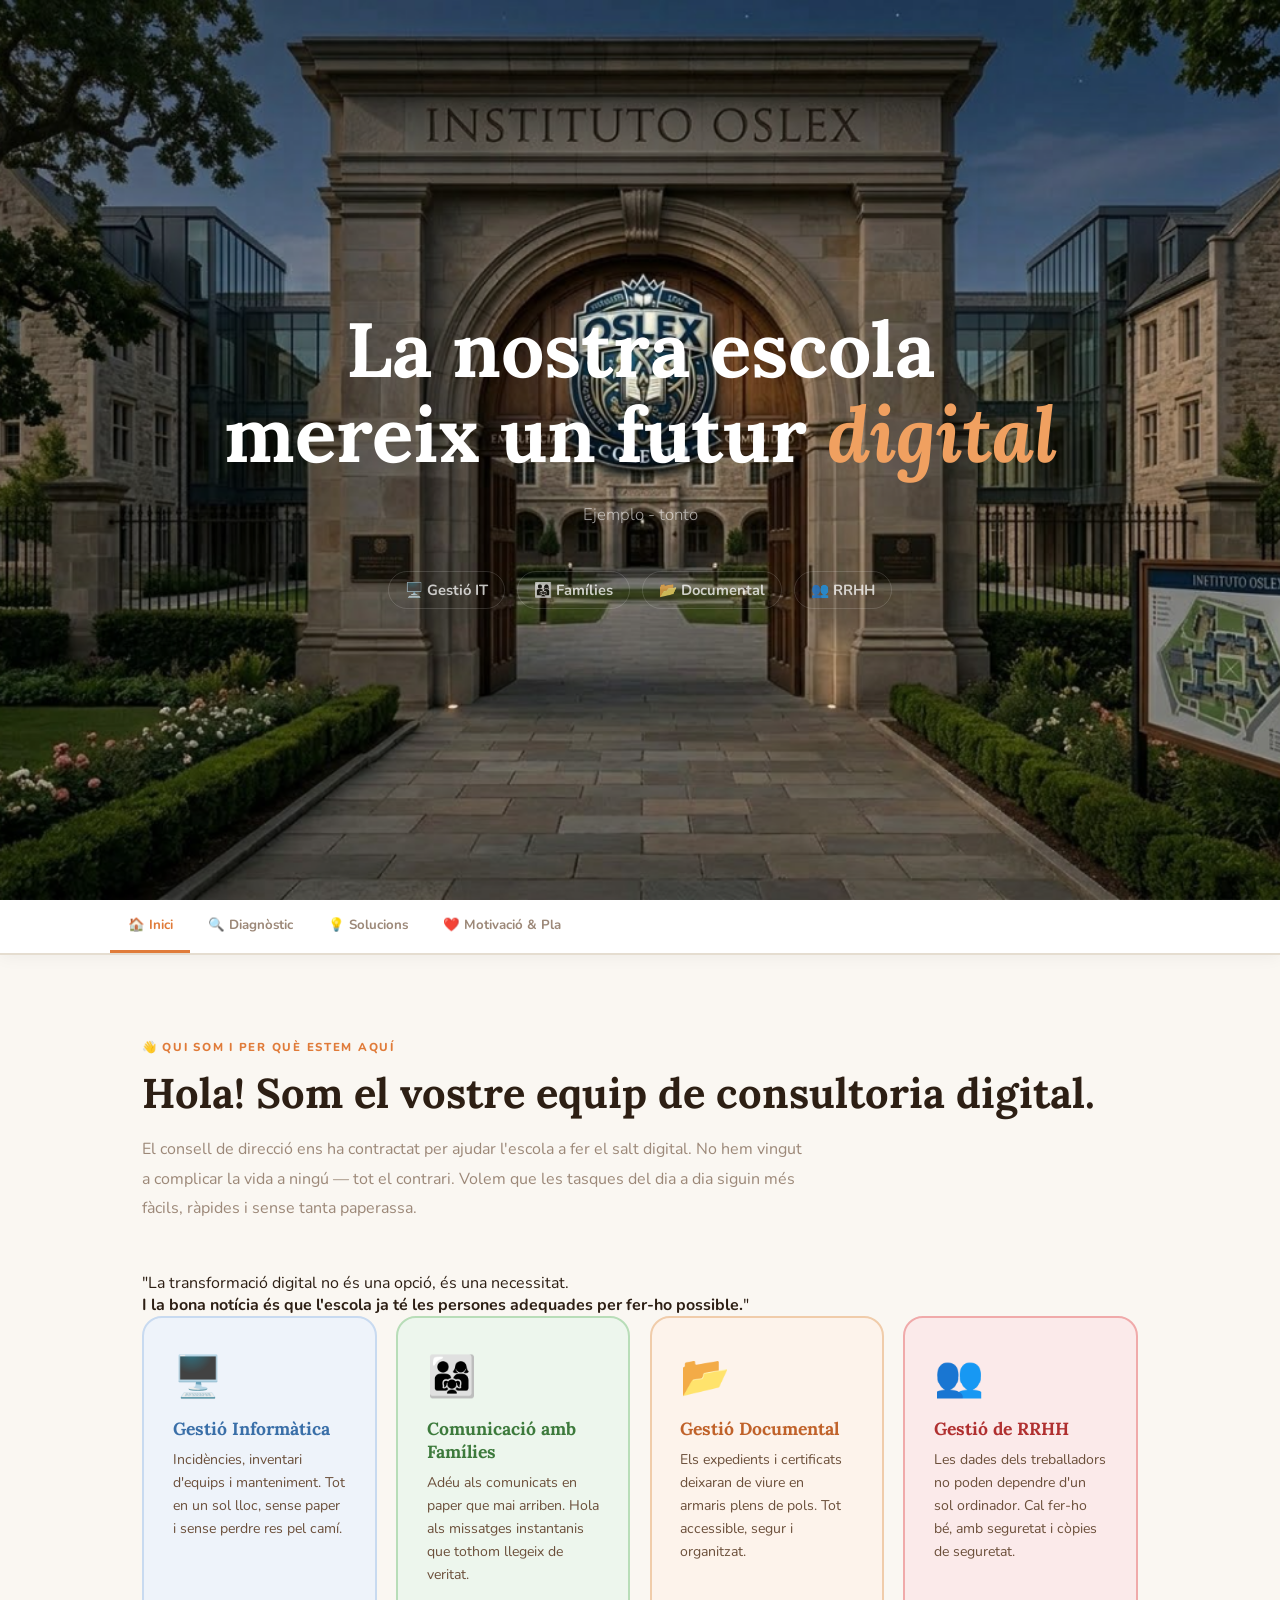
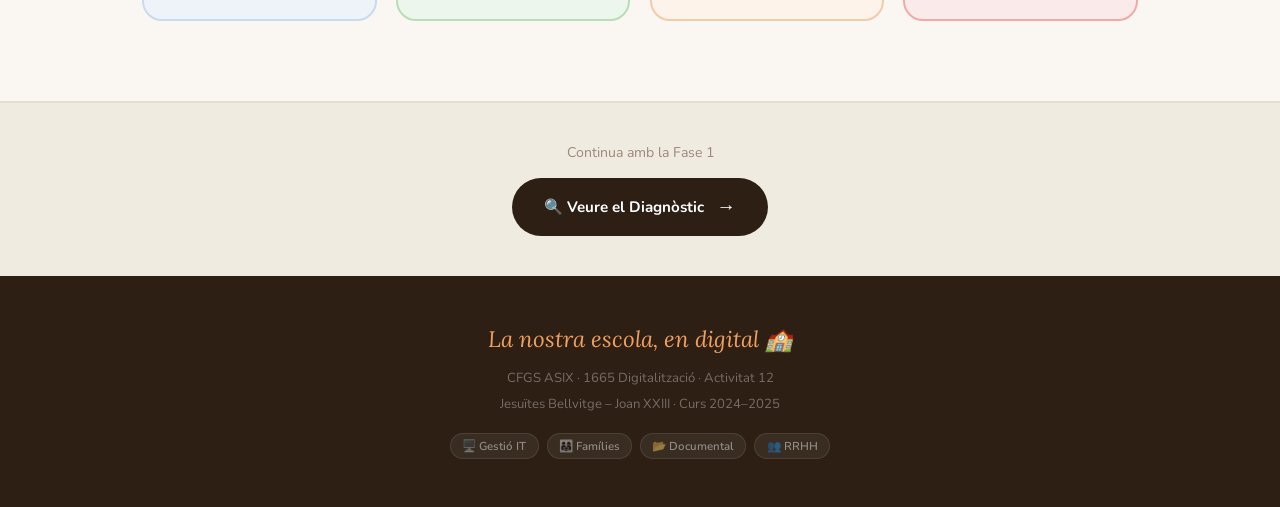
==== index.html @ 9b2389dd "Pagina" ====
<!DOCTYPE html>
<html lang="ca">
<head>
<meta charset="UTF-8">
<meta name="viewport" content="width=device-width, initial-scale=1.0">
<title>Oslex</title>
<!-- Logo de la pagina inicial -->
<link rel="icon" href="./img/logo.png">
    
<link rel="stylesheet" href="css/styles.css">

<!--Enlace Font Awesome-->
<link rel="stylesheet" href="https://cdnjs.cloudflare.com/ajax/libs/font-awesome/6.5.1/css/all.min.css">

</head>
<body>

<!-- HERO -->
<!-- HERO -->
<header class="portada">


  <h1>La nostra escola<br>mereix un futur <em>digital</em></h1>

  <p class="descripcion">
      Ejemplo - tonto
  </p>


  <div class="menu_opciones">
    <a href="diagnostic.html" class="opcion">🖥️ Gestió IT</a>
    <a href="diagnostic.html" class="opcion">👨‍👩‍👧 Famílies</a>
    <a href="diagnostic.html" class="opcion">📂 Documental</a>
    <a href="diagnostic.html" class="opcion">👥 RRHH</a>
  </div>


</header>

<!-- NAV -->
<nav>
  <ul>
    <li><a href="index.html">🏠 Inici</a></li>
    <li><a href="diagnostic.html">🔍 Diagnòstic</a></li>
    <li><a href="solucions.html">💡 Solucions</a></li>
    <li><a href="motivacio.html">❤️ Motivació & Pla</a></li>
  </ul>
</nav>

<!-- QUI SOM -->
<div class="section" id="qui-som">
  <div class="label">👋 Qui som i per què estem aquí</div>
  <h2 class="title">Hola! Som el vostre equip de consultoria digital.</h2>
  <p class="intro">El consell de direcció ens ha contractat per ajudar l'escola a fer el salt digital. No hem vingut a complicar la vida a ningú — tot el contrari. Volem que les tasques del dia a dia siguin més fàcils, ràpides i sense tanta paperassa.</p>

  <div class="intro-box fade-in">
    "La transformació digital no és una opció, és una necessitat.<br>
    <strong>I la bona notícia és que l'escola ja té les persones adequades per fer-ho possible.</strong>"
  </div>

  <div class="area-grid">
    <a href="diagnostic.html" class="area-card it fade-in">
      <span class="area-emoji">🖥️</span>
      <h3>Gestió Informàtica</h3>
      <p>Incidències, inventari d'equips i manteniment. Tot en un sol lloc, sense paper i sense perdre res pel camí.</p>
    </a>
    <a href="diagnostic.html" class="area-card fam fade-in">
      <span class="area-emoji">👨‍👩‍👧</span>
      <h3>Comunicació amb Famílies</h3>
      <p>Adéu als comunicats en paper que mai arriben. Hola als missatges instantanis que tothom llegeix de veritat.</p>
    </a>
    <a href="diagnostic.html" class="area-card doc fade-in">
      <span class="area-emoji">📂</span>
      <h3>Gestió Documental</h3>
      <p>Els expedients i certificats deixaran de viure en armaris plens de pols. Tot accessible, segur i organitzat.</p>
    </a>
    <a href="diagnostic.html" class="area-card rrhh fade-in">
      <span class="area-emoji">👥</span>
      <h3>Gestió de RRHH</h3>
      <p>Les dades dels treballadors no poden dependre d'un sol ordinador. Cal fer-ho bé, amb seguretat i còpies de seguretat.</p>
    </a>
  </div>
</div>

<!-- NEXT PAGE -->
<div class="next-page">
  <p style="color:var(--muted);font-size:0.88rem;margin-bottom:1rem;">Continua amb la Fase 1</p>
  <a href="diagnostic.html" class="next-btn">🔍 Veure el Diagnòstic <span>→</span></a>
</div>

<!-- FOOTER -->
<footer>
  <div class="footer-logo">La nostra escola, en digital 🏫</div>
  <p>CFGS ASIX · 1665 Digitalització · Activitat 12<br>Jesuïtes Bellvitge – Joan XXIII · Curs 2024–2025</p>
  <div class="footer-areas">
    <span class="f-chip">🖥️ Gestió IT</span>
    <span class="f-chip">👨‍👩‍👧 Famílies</span>
    <span class="f-chip">📂 Documental</span>
    <span class="f-chip">👥 RRHH</span>
  </div>
</footer>

<script src="js/main.js"></script>
</body>
</html>
---- css/styles.css ----
/* ═══════════════════════════════════════
   PTD ESCOLA — Shared Stylesheet
   Jesuïtes Bellvitge – Joan XXIII
   CFGS ASIX · 1665 Digitalització
═══════════════════════════════════════ */

@import url('https://fonts.googleapis.com/css2?family=Lora:ital,wght@0,400;0,600;0,700;1,400;1,600&family=Nunito:wght@300;400;600;700;800&display=swap');

:root {
  --cream:   #faf7f2;
  --warm:    #f0ebe1;
  --tan:     #e5ddd0;
  --brown:   #6b4f3a;
  --dark:    #2d1f14;
  --accent:  #e07b39;
  --muted:   #9c8878;
  --white:   #ffffff;

  --it-bg:   #eef3fa;  --it:   #3a6fa8;
  --fam-bg:  #edf6ed;  --fam:  #3d7a3c;
  --doc-bg:  #fdf3eb;  --doc:  #c0622a;
  --rrhh-bg: #fbeaea;  --rrhh: #b03030;
}

/* APARTADO DE INDEX.HTML*/
.portada {
  background-image: url(../img/imagen_fondo.png);

  display: flex;
  flex-direction: column;
  justify-content: center;
  align-items: center;
  text-align: center;
  padding: 5rem 2rem 4rem;
  position: relative;
  overflow: hidden;

  background-repeat: no-repeat; /* Solo aparezca 1 imagen */
  background-position: center;
  background-size: cover;
  min-height: 100vh; /* Tamaño de la imagen */
  overflow: hidden; 
}



.portada h1 {
  font-family: 'Lora', serif;
  font-size: clamp(2.4rem, 6vw, 5rem);
  font-weight: 700;
  color: white;
  line-height: 1.1;
  position: relative;
  animation: fadeUp 0.5s 0.1s ease both;
  max-width: 860px;
}

.portada h1 em { 
  font-style: italic; 
  color: #f0a060; 
}

.descripcion {
  color: rgba(255,255,255,0.6);
  font-size: 1.05rem;
  line-height: 1.8;
  max-width: 580px;
  margin-top: 1.5rem;
  position: relative;
  animation: fadeUp 0.5s 0.2s ease both;
  font-weight: 300;
}

.menu_opciones {
  display: flex;
  gap: 0.75rem;
  margin-top: 2.5rem;
  flex-wrap: wrap;
  justify-content: center;
  position: relative;
  animation: fadeUp 0.5s 0.3s ease both;
}

.opcion {
  background: rgba(0, 0, 0, 0);
  border: 1px solid rgba(255,255,255,0.15);
  color: rgba(255,255,255,0.75);
  padding: 0.5rem 1rem;
  border-radius: 100px;
  font-size: 0.92rem;
  font-weight: 600;
  text-decoration: none;
  transition: background 0.2s;
  font-weight: bold;
}

.opcion:hover { 
  background: rgba(255,255,255,0.15); 
}


@keyframes bounce {
  0%, 100% { transform: translateX(-50%) translateY(0); }
  50% { transform: translateX(-50%) translateY(7px); }
}


/*-------------------------------------------------------------------------------------------*/

* { margin: 0; padding: 0; box-sizing: border-box; }
html { scroll-behavior: smooth; }
body {
  font-family: 'Nunito', sans-serif;
  background: var(--cream);
  color: var(--dark);
  overflow-x: hidden;
}

/* ── NAV ── */
nav {
  position: sticky; top: 0; z-index: 100;
  background: white;
  border-bottom: 2px solid var(--tan);
  padding: 0 2rem;
  box-shadow: 0 2px 16px rgba(0,0,0,0.05);
}
nav ul { list-style: none; display: flex; max-width: 1060px; margin: 0 auto; overflow-x: auto; }
nav ul li a {
  display: flex; align-items: center; gap: 0.4rem;
  padding: 1rem 1.1rem;
  color: var(--muted);
  text-decoration: none;
  font-size: 0.83rem; font-weight: 700;
  white-space: nowrap;
  transition: color 0.2s;
  border-bottom: 3px solid transparent;
}
nav ul li a:hover,
nav ul li a.active { color: var(--accent); border-bottom-color: var(--accent); }

/* ── PAGE HERO (inner pages) ── */
.page-hero {
  background: var(--dark);
  padding: 5rem 2rem 4rem;
  text-align: center;
  position: relative;
  overflow: hidden;
}
.page-hero .blob { position: absolute; border-radius: 50%; filter: blur(80px); opacity: 0.2; }
.page-hero .blob1 { width: 400px; height: 400px; background: #e07b39; top: -100px; left: -80px; }
.page-hero .blob2 { width: 350px; height: 350px; background: #4a72a8; bottom: -80px; right: -60px; }
.page-hero .page-kicker {
  background: rgba(224,123,57,0.2); border: 1px solid rgba(224,123,57,0.4);
  color: #f0a060; font-size: 0.75rem; font-weight: 700;
  letter-spacing: 0.12em; text-transform: uppercase;
  padding: 0.35rem 1rem; border-radius: 100px;
  margin-bottom: 1.2rem; display: inline-block;
  position: relative;
}
.page-hero h1 {
  font-family: 'Lora', serif;
  font-size: clamp(2rem, 5vw, 3.8rem);
  font-weight: 700; color: white; line-height: 1.15;
  position: relative; max-width: 800px; margin: 0 auto;
}
.page-hero h1 em { font-style: italic; color: #f0a060; }
.page-hero p {
  color: rgba(255,255,255,0.6); font-size: 1.05rem;
  line-height: 1.8; max-width: 560px;
  margin: 1.2rem auto 0; font-weight: 300;
  position: relative;
}
.page-hero .hero-emoji {
  font-size: 4rem; display: block;
  margin-bottom: 1rem; position: relative;
  animation: float 3s ease-in-out infinite;
}

/* ── SECTION ── */
.section { max-width: 1060px; margin: 0 auto; padding: 5rem 2rem; }
.label {
  display: inline-flex; align-items: center; gap: 0.5rem;
  font-size: 0.72rem; font-weight: 800;
  letter-spacing: 0.15em; text-transform: uppercase;
  color: var(--accent); margin-bottom: 0.75rem;
}
h2.title {
  font-family: 'Lora', serif;
  font-size: clamp(1.7rem, 3.5vw, 2.6rem);
  font-weight: 700; line-height: 1.25;
  color: var(--dark); margin-bottom: 1rem;
}
.intro {
  font-size: 1rem; color: var(--muted);
  line-height: 1.85; max-width: 660px;
  margin-bottom: 3rem; font-weight: 400;
}

/* ── WARM BG ── */
.warm-bg { background: var(--warm); padding: 5rem 2rem; }
.warm-bg .section { padding: 0; }

hr.sep { border: none; border-top: 2px solid var(--tan); }

/* ── AREA CARDS ── */
.area-grid { display: grid; grid-template-columns: repeat(auto-fit, minmax(230px, 1fr)); gap: 1.2rem; }
.area-card {
  border-radius: 20px; padding: 2rem 1.8rem;
  transition: transform 0.25s, box-shadow 0.25s;
  text-decoration: none; display: block;
}
.area-card:hover { transform: translateY(-5px); box-shadow: 0 16px 40px rgba(0,0,0,0.1); }
.area-card.it   { background: var(--it-bg);   border: 2px solid #c8daf0; }
.area-card.fam  { background: var(--fam-bg);  border: 2px solid #b8ddb8; }
.area-card.doc  { background: var(--doc-bg);  border: 2px solid #f0ccaa; }
.area-card.rrhh { background: var(--rrhh-bg); border: 2px solid #f0aaaa; }
.area-emoji { font-size: 2.5rem; margin-bottom: 0.8rem; display: block; }
.area-card h3 { font-family: 'Lora', serif; font-size: 1.1rem; font-weight: 700; margin-bottom: 0.5rem; }
.area-card.it h3   { color: var(--it); }
.area-card.fam h3  { color: var(--fam); }
.area-card.doc h3  { color: var(--doc); }
.area-card.rrhh h3 { color: var(--rrhh); }
.area-card p { font-size: 0.88rem; line-height: 1.65; color: var(--brown); }

/* ── DIAGNOSIS ── */
.diag-tabs { display: flex; gap: 0.5rem; flex-wrap: wrap; margin-bottom: 1.5rem; }
.dtab {
  padding: 0.55rem 1.1rem; border-radius: 100px;
  border: 2px solid var(--tan); background: white;
  font-family: 'Nunito', sans-serif;
  font-size: 0.82rem; font-weight: 700; color: var(--muted);
  cursor: pointer; transition: all 0.2s;
}
.dtab:hover { border-color: var(--accent); color: var(--accent); }
.dtab.it.active   { background: var(--it-bg);   border-color: var(--it);   color: var(--it); }
.dtab.fam.active  { background: var(--fam-bg);  border-color: var(--fam);  color: var(--fam); }
.dtab.doc.active  { background: var(--doc-bg);  border-color: var(--doc);  color: var(--doc); }
.dtab.rrhh.active { background: var(--rrhh-bg); border-color: var(--rrhh); color: var(--rrhh); }
.diag-panel { display: none; }
.diag-panel.active { display: block; }
.problem-list { display: flex; flex-direction: column; gap: 1rem; }
.problem-item {
  background: white; border-radius: 14px;
  padding: 1.4rem 1.6rem;
  display: flex; gap: 1.2rem; align-items: flex-start;
  border: 1px solid var(--tan); transition: box-shadow 0.2s;
}
.problem-item:hover { box-shadow: 0 4px 20px rgba(0,0,0,0.07); }
.p-icon { font-size: 1.8rem; flex-shrink: 0; }
.p-body h4 { font-size: 0.95rem; font-weight: 700; margin-bottom: 0.3rem; }
.p-body p { font-size: 0.85rem; color: var(--muted); line-height: 1.6; }
.severity {
  display: inline-block; padding: 0.15rem 0.55rem;
  border-radius: 100px; font-size: 0.7rem; font-weight: 800; margin-top: 0.5rem;
}
.sev-high { background: #fee2e2; color: #b91c1c; }
.sev-med  { background: #fef3c7; color: #92400e; }

/* ── PROPOSALS ── */
.proposals-wrap { display: grid; grid-template-columns: repeat(auto-fit, minmax(270px, 1fr)); gap: 1.3rem; }
.prop-card {
  background: white; border-radius: 18px;
  padding: 1.8rem; border: 1px solid var(--tan);
  transition: transform 0.2s, box-shadow 0.2s;
}
.prop-card:hover { transform: translateY(-4px); box-shadow: 0 12px 30px rgba(0,0,0,0.08); }
.prop-header { display: flex; align-items: center; gap: 0.75rem; margin-bottom: 1rem; }
.prop-emoji { font-size: 2rem; }
.prop-area {
  font-size: 0.68rem; font-weight: 800;
  letter-spacing: 0.1em; text-transform: uppercase;
  padding: 0.2rem 0.6rem; border-radius: 100px;
}
.prop-area.it   { background: var(--it-bg);   color: var(--it); }
.prop-area.fam  { background: var(--fam-bg);  color: var(--fam); }
.prop-area.doc  { background: var(--doc-bg);  color: var(--doc); }
.prop-area.rrhh { background: var(--rrhh-bg); color: var(--rrhh); }
.prop-card h4 { font-family: 'Lora', serif; font-size: 1rem; font-weight: 700; margin-bottom: 0.5rem; }
.prop-card p { font-size: 0.86rem; color: var(--muted); line-height: 1.65; margin-bottom: 1rem; }
.tool-chips { display: flex; flex-wrap: wrap; gap: 0.35rem; }
.tchip {
  background: var(--warm); border: 1px solid var(--tan);
  color: var(--brown); font-size: 0.71rem; font-weight: 700;
  padding: 0.2rem 0.55rem; border-radius: 6px;
}

/* ── MOTIVATION ── */
.motiv-section {
  background: linear-gradient(135deg, #2d1f14, #3d2a1a 50%, #1a2d1a);
  padding: 5rem 2rem;
}
.motiv-inner { max-width: 1060px; margin: 0 auto; }
.motiv-section .title { color: white; }
.motiv-section .intro { color: rgba(255,255,255,0.55); }
.motiv-section .label { color: #f0a060; }
.motiv-grid { display: grid; grid-template-columns: repeat(auto-fit, minmax(280px, 1fr)); gap: 1.2rem; }
.motiv-card {
  background: rgba(255,255,255,0.06);
  border: 1px solid rgba(255,255,255,0.1);
  border-radius: 18px; padding: 1.8rem; transition: background 0.2s;
}
.motiv-card:hover { background: rgba(255,255,255,0.09); }
.m-emoji { font-size: 2rem; margin-bottom: 0.8rem; display: block; }
.motiv-card h4 { font-family: 'Lora', serif; font-size: 1rem; font-weight: 600; color: white; margin-bottom: 0.5rem; }
.motiv-card p { font-size: 0.86rem; color: rgba(255,255,255,0.5); line-height: 1.65; }
.stats-bar {
  display: flex; flex-wrap: wrap; gap: 1rem;
  justify-content: center; margin-top: 3.5rem;
  padding: 2rem; background: rgba(255,255,255,0.04);
  border-radius: 20px; border: 1px solid rgba(255,255,255,0.08);
}
.stat-item { text-align: center; flex: 1; min-width: 130px; }
.stat-num { font-family: 'Lora', serif; font-size: 2.5rem; font-weight: 700; color: #f0a060; display: block; }
.stat-label { font-size: 0.78rem; color: rgba(255,255,255,0.4); margin-top: 0.3rem; font-weight: 600; }

/* ── TIMELINE ── */
.tl-wrap { display: grid; grid-template-columns: repeat(auto-fit, minmax(220px, 1fr)); gap: 1.2rem; }
.tl-card {
  background: white; border-radius: 18px;
  padding: 1.8rem; border: 1px solid var(--tan);
  position: relative; overflow: hidden;
}
.tl-card::after {
  content: attr(data-num); position: absolute;
  top: -0.5rem; right: 1rem;
  font-family: 'Lora', serif; font-size: 5rem;
  font-weight: 700; color: var(--accent); opacity: 0.07; line-height: 1;
}
.tl-period { font-size: 0.72rem; font-weight: 800; letter-spacing: 0.1em; text-transform: uppercase; color: var(--accent); margin-bottom: 0.5rem; }
.tl-card h4 { font-family: 'Lora', serif; font-size: 1.05rem; font-weight: 700; margin-bottom: 0.5rem; }
.tl-card p { font-size: 0.85rem; color: var(--muted); line-height: 1.65; }

/* ── RESOURCES ── */
.res-wrap {
  background: var(--warm); border-radius: 24px; padding: 2.5rem;
  display: grid; grid-template-columns: repeat(auto-fit, minmax(200px, 1fr)); gap: 1.2rem;
}
.res-item {
  background: white; border-radius: 14px;
  padding: 1.4rem; text-align: center;
  border: 1px solid var(--tan); transition: transform 0.2s;
}
.res-item:hover { transform: scale(1.03); }
.r-emoji { font-size: 2.2rem; margin-bottom: 0.7rem; display: block; }
.res-item h4 { font-size: 0.9rem; font-weight: 700; margin-bottom: 0.35rem; }
.res-item p { font-size: 0.8rem; color: var(--muted); line-height: 1.55; }

/* ── QUOTE ── */
.quote-section { background: var(--accent); padding: 4rem 2rem; text-align: center; }
.quote-section blockquote {
  font-family: 'Lora', serif;
  font-size: clamp(1.2rem, 3vw, 1.9rem);
  font-style: italic; color: white;
  max-width: 700px; margin: 0 auto; line-height: 1.55;
}
.quote-section cite {
  display: block; margin-top: 1rem;
  font-family: 'Nunito', sans-serif; font-style: normal;
  font-size: 0.85rem; color: rgba(255,255,255,0.7); font-weight: 600;
}

/* ── FOOTER ── */
footer { background: var(--dark); padding: 3rem 2rem; text-align: center; }
.footer-logo { font-family: 'Lora', serif; font-size: 1.4rem; font-style: italic; color: #f0a060; margin-bottom: 0.75rem; }
footer p { font-size: 0.82rem; color: rgba(255,255,255,0.35); line-height: 2; }
.footer-areas { display: flex; gap: 0.5rem; justify-content: center; flex-wrap: wrap; margin-top: 1rem; }
.f-chip {
  background: rgba(255,255,255,0.06); border: 1px solid rgba(255,255,255,0.1);
  color: rgba(255,255,255,0.45); font-size: 0.72rem; font-weight: 600;
  padding: 0.25rem 0.7rem; border-radius: 100px;
}

/* ── NEXT PAGE CTA ── */
.next-page {
  background: var(--warm); border-top: 2px solid var(--tan);
  padding: 2.5rem 2rem; text-align: center;
}
.next-btn {
  display: inline-flex; align-items: center; gap: 0.75rem;
  background: var(--dark); color: white;
  padding: 1rem 2rem; border-radius: 100px;
  text-decoration: none; font-weight: 700; font-size: 0.95rem;
  transition: background 0.2s, transform 0.2s;
}
.next-btn:hover { background: var(--accent); transform: translateX(4px); }
.next-btn span { font-size: 1.2rem; }
.prev-btn {
  display: inline-flex; align-items: center; gap: 0.75rem;
  background: white; color: var(--dark);
  border: 2px solid var(--tan);
  padding: 0.9rem 1.8rem; border-radius: 100px;
  text-decoration: none; font-weight: 700; font-size: 0.9rem;
  transition: border-color 0.2s, transform 0.2s;
  margin-right: 1rem;
}
.prev-btn:hover { border-color: var(--accent); color: var(--accent); transform: translateX(-4px); }
.nav-buttons { display: flex; gap: 1rem; justify-content: center; flex-wrap: wrap; }

/* ── ANIMATIONS ── */
.fade-in { opacity: 0; transform: translateY(18px); transition: opacity 0.55s ease, transform 0.55s ease; }
.fade-in.visible { opacity: 1; transform: none; }

@keyframes float {
  0%, 100% { transform: translateY(0); }
  50%       { transform: translateY(-10px); }
}
@keyframes fadeUp {
  from { opacity: 0; transform: translateY(18px); }
  to   { opacity: 1; transform: translateY(0); }
}

/* ── RESPONSIVE ── */
@media (max-width: 600px) {
  .problem-item { flex-direction: column; gap: 0.5rem; }
  .page-hero { padding: 3.5rem 1.5rem 3rem; }
}
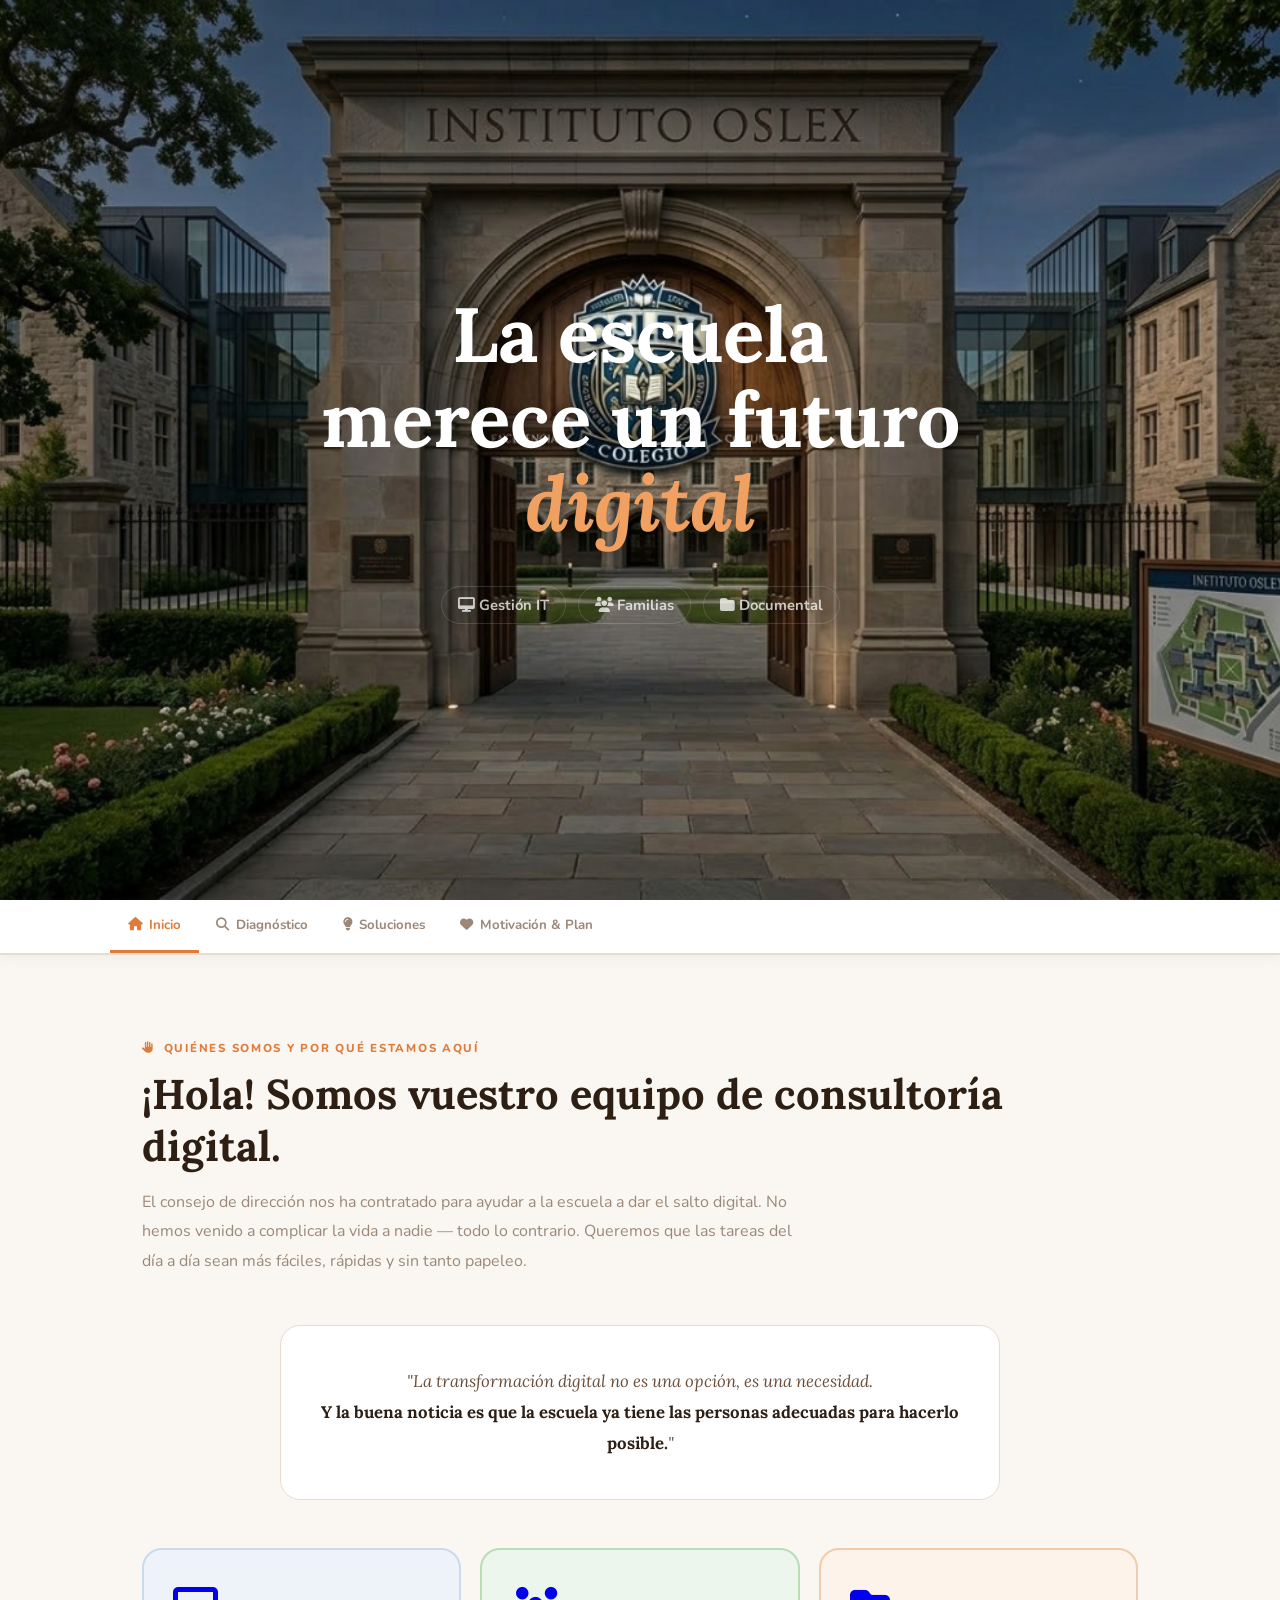
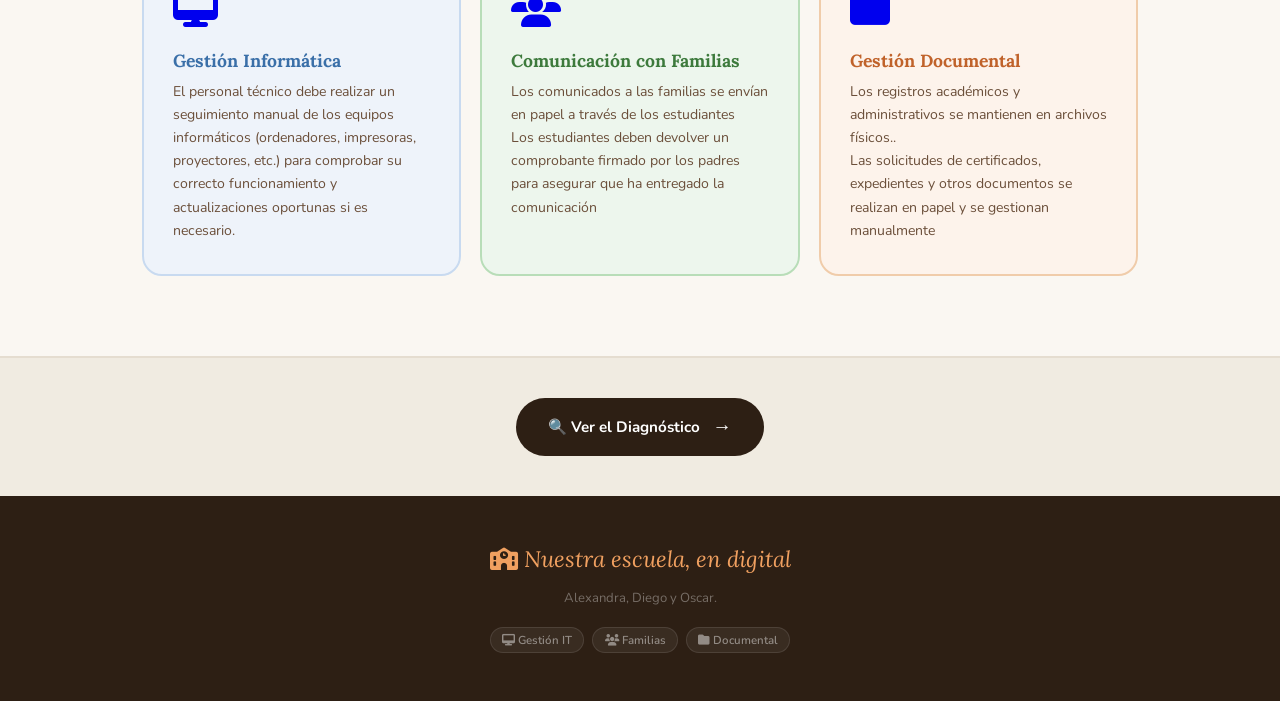
==== commit 238cdbb4: "PAGINAA" ====
--- a/index.html
+++ b/index.html
@@ -1,105 +1,156 @@
-<!DOCTYPE html>
-<html lang="ca">
-<head>
-<meta charset="UTF-8">
-<meta name="viewport" content="width=device-width, initial-scale=1.0">
-<title>Oslex</title>
-<!-- Logo de la pagina inicial -->
-<link rel="icon" href="./img/logo.png">
-    
-<link rel="stylesheet" href="css/styles.css">
+<!doctype html>
+<html lang="es">
+  <head>
+    <meta charset="UTF-8" />
+    <meta name="viewport" content="width=device-width, initial-scale=1.0" />
+    <title>Oslex</title>
 
-<!--Enlace Font Awesome-->
-<link rel="stylesheet" href="https://cdnjs.cloudflare.com/ajax/libs/font-awesome/6.5.1/css/all.min.css">
+    <!-- Icono de la página -->
+    <link rel="icon" href="./img/logo.png" />
 
-</head>
-<body>
+    <!-- Estilos -->
+    <link rel="stylesheet" href="css/styles.css" />
 
-<!-- HERO -->
-<!-- HERO -->
-<header class="portada">
+    <!-- Font Awesome -->
+    <link
+      rel="stylesheet"
+      href="https://cdnjs.cloudflare.com/ajax/libs/font-awesome/6.5.1/css/all.min.css"
+    />
+  </head>
+  <body>
+    <!----------HERO ---------->
+    <header class="portada">
+      <h1>La escuela<br />merece un futuro <em>digital</em></h1>
 
+      <div class="menu_opciones">
+        <a href="./paginas/diagnostic.html" class="opcion">
+          <i class="fas fa-desktop"></i> Gestión IT
+        </a>
+        <a href="./paginas/diagnostic.html" class="opcion">
+          <i class="fas fa-users"></i> Familias
+        </a>
+        <a href="./paginas/diagnostic.html" class="opcion">
+          <i class="fas fa-folder"></i> Documental
+        </a>
 
-  <h1>La nostra escola<br>mereix un futur <em>digital</em></h1>
+      </div>
+    </header>
 
-  <p class="descripcion">
-      Ejemplo - tonto
-  </p>
+    <!----------- NAVEGACIÓN ------- -->
+    <nav>
+      <ul>
+        <li>
+          <a href="index.html"><i class="fas fa-house"></i> Inicio</a>
+        </li>
+        <li>
+          <a href="./paginas/diagnostic.html"
+            ><i class="fas fa-magnifying-glass"></i> Diagnóstico</a
+          >
+        </li>
+        <li>
+          <a href="./paginas/solucions.html"
+            ><i class="fas fa-lightbulb"></i> Soluciones</a
+          >
+        </li>
+        <li>
+          <a href="./paginas/motivacio.html"
+            ><i class="fas fa-heart"></i> Motivación & Plan</a
+          >
+        </li>
+      </ul>
+    </nav>
 
+    <!-- ================= QUIÉNES SOMOS ================= -->
+    <section class="seccion" id="qui-som">
+      <div class="etiqueta">
+        <i class="fas fa-hand"></i> Quiénes somos y por qué estamos aquí
+      </div>
 
-  <div class="menu_opciones">
-    <a href="diagnostic.html" class="opcion">🖥️ Gestió IT</a>
-    <a href="diagnostic.html" class="opcion">👨‍👩‍👧 Famílies</a>
-    <a href="diagnostic.html" class="opcion">📂 Documental</a>
-    <a href="diagnostic.html" class="opcion">👥 RRHH</a>
-  </div>
+      <h2 class="titulo">
+        ¡Hola! Somos vuestro equipo de consultoría digital.
+      </h2>
 
+      <p class="intro">
+        El consejo de dirección nos ha contratado para ayudar a la escuela a dar
+        el salto digital. No hemos venido a complicar la vida a nadie — todo lo
+        contrario. Queremos que las tareas del día a día sean más fáciles,
+        rápidas y sin tanto papeleo.
+      </p>
 
-</header>
+      <div class="intro_box fade-in">
+        "La transformación digital no es una opción, es una necesidad.<br />
+        <strong
+          >Y la buena noticia es que la escuela ya tiene las personas adecuadas
+          para hacerlo posible.</strong
+        >"
+      </div>
 
-<!-- NAV -->
-<nav>
-  <ul>
-    <li><a href="index.html">🏠 Inici</a></li>
-    <li><a href="diagnostic.html">🔍 Diagnòstic</a></li>
-    <li><a href="solucions.html">💡 Solucions</a></li>
-    <li><a href="motivacio.html">❤️ Motivació & Pla</a></li>
-  </ul>
-</nav>
+      <div class="areas">
+        <!-- Área 1: Gestión IT -->
+        <a href="./paginas/diagnostic.html" class="area_bloque it fade-in">
+          <span class="icono"><i class="fas fa-desktop"></i></span>
+          <h3>Gestión Informática</h3>
+          <p>
+            El personal técnico debe realizar un seguimiento manual de los
+            equipos informáticos (ordenadores, impresoras, proyectores, etc.)
+            para comprobar su correcto funcionamiento y actualizaciones
+            oportunas si es necesario. 
+          </p>
+        </a>
 
-<!-- QUI SOM -->
-<div class="section" id="qui-som">
-  <div class="label">👋 Qui som i per què estem aquí</div>
-  <h2 class="title">Hola! Som el vostre equip de consultoria digital.</h2>
-  <p class="intro">El consell de direcció ens ha contractat per ajudar l'escola a fer el salt digital. No hem vingut a complicar la vida a ningú — tot el contrari. Volem que les tasques del dia a dia siguin més fàcils, ràpides i sense tanta paperassa.</p>
+        <!-- Área 2: Comunicación con Familias -->
+        <a href="./paginas/diagnostic.html" class="area_bloque fam fade-in">
+          <span class="icono"><i class="fas fa-users"></i></span>
+          <h3>Comunicación con Familias</h3>
+          <p>
+            Los comunicados a las familias se envían en papel a través de los
+            estudiantes <br />
+            Los estudiantes deben devolver un comprobante firmado por los padres
+            para asegurar que ha entregado la comunicación
+          </p>
+        </a>
 
-  <div class="intro-box fade-in">
-    "La transformació digital no és una opció, és una necessitat.<br>
-    <strong>I la bona notícia és que l'escola ja té les persones adequades per fer-ho possible.</strong>"
-  </div>
+        <!-- Área 3: Gestión Documental -->
+        <a href="./paginas/diagnostic.html" class="area_bloque doc fade-in">
+          <span class="icono"><i class="fas fa-folder"></i></span>
+          <h3>Gestión Documental</h3>
+          <p>
+            Los registros académicos y administrativos se mantienen en archivos
+            físicos.. <br />
+            Las solicitudes de certificados, expedientes y otros documentos se
+            realizan en papel y se gestionan manualmente
+          </p>
+        </a>
+      </div>
+    </section>
 
-  <div class="area-grid">
-    <a href="diagnostic.html" class="area-card it fade-in">
-      <span class="area-emoji">🖥️</span>
-      <h3>Gestió Informàtica</h3>
-      <p>Incidències, inventari d'equips i manteniment. Tot en un sol lloc, sense paper i sense perdre res pel camí.</p>
-    </a>
-    <a href="diagnostic.html" class="area-card fam fade-in">
-      <span class="area-emoji">👨‍👩‍👧</span>
-      <h3>Comunicació amb Famílies</h3>
-      <p>Adéu als comunicats en paper que mai arriben. Hola als missatges instantanis que tothom llegeix de veritat.</p>
-    </a>
-    <a href="diagnostic.html" class="area-card doc fade-in">
-      <span class="area-emoji">📂</span>
-      <h3>Gestió Documental</h3>
-      <p>Els expedients i certificats deixaran de viure en armaris plens de pols. Tot accessible, segur i organitzat.</p>
-    </a>
-    <a href="diagnostic.html" class="area-card rrhh fade-in">
-      <span class="area-emoji">👥</span>
-      <h3>Gestió de RRHH</h3>
-      <p>Les dades dels treballadors no poden dependre d'un sol ordinador. Cal fer-ho bé, amb seguretat i còpies de seguretat.</p>
-    </a>
-  </div>
-</div>
+    <!-- ================= BOTÓN SIGUIENTE PÁGINA ================= -->
+    <div class="next-page">
+      <a href="./paginas/diagnostic.html" class="next-btn"
+        >🔍 Ver el Diagnóstico <span>→</span></a
+      >
+    </div>
 
-<!-- NEXT PAGE -->
-<div class="next-page">
-  <p style="color:var(--muted);font-size:0.88rem;margin-bottom:1rem;">Continua amb la Fase 1</p>
-  <a href="diagnostic.html" class="next-btn">🔍 Veure el Diagnòstic <span>→</span></a>
-</div>
+    <!-- --------- FOOTER ----------->
+    <footer>
+      <div class="footer_logo">
+        <i class="fas fa-school"></i> Nuestra escuela, en digital
+      </div>
 
-<!-- FOOTER -->
-<footer>
-  <div class="footer-logo">La nostra escola, en digital 🏫</div>
-  <p>CFGS ASIX · 1665 Digitalització · Activitat 12<br>Jesuïtes Bellvitge – Joan XXIII · Curs 2024–2025</p>
-  <div class="footer-areas">
-    <span class="f-chip">🖥️ Gestió IT</span>
-    <span class="f-chip">👨‍👩‍👧 Famílies</span>
-    <span class="f-chip">📂 Documental</span>
-    <span class="f-chip">👥 RRHH</span>
-  </div>
-</footer>
+      <p>Alexandra, Diego y Oscar.</p>
 
-<script src="js/main.js"></script>
-</body>
+      <div class="footer_opciones">
+        <span class="footer_chip"
+          ><i class="fas fa-desktop"></i> Gestión IT</span
+        >
+        <span class="footer_chip"><i class="fas fa-users"></i> Familias</span>
+        <span class="footer_chip"
+          ><i class="fas fa-folder"></i> Documental</span
+        >
+      </div>
+    </footer>
+
+    <!-- Scripts -->
+    <script src="js/main.js"></script>
+  </body>
 </html>
--- a/css/styles.css
+++ b/css/styles.css
@@ -1,8 +1,4 @@
-/* ═══════════════════════════════════════
-   PTD ESCOLA — Shared Stylesheet
-   Jesuïtes Bellvitge – Joan XXIII
-   CFGS ASIX · 1665 Digitalització
-═══════════════════════════════════════ */
+
 
 @import url('https://fonts.googleapis.com/css2?family=Lora:ital,wght@0,400;0,600;0,700;1,400;1,600&family=Nunito:wght@300;400;600;700;800&display=swap');
 
@@ -176,51 +172,126 @@
   animation: float 3s ease-in-out infinite;
 }
 
-/* ── SECTION ── */
-.section { max-width: 1060px; margin: 0 auto; padding: 5rem 2rem; }
-.label {
-  display: inline-flex; align-items: center; gap: 0.5rem;
-  font-size: 0.72rem; font-weight: 800;
-  letter-spacing: 0.15em; text-transform: uppercase;
-  color: var(--accent); margin-bottom: 0.75rem;
-}
-h2.title {
+/*------- SECCIÓN PRINCIPAL-------*/
+.seccion {
+  max-width: 1060px;
+  margin: 0 auto;
+  padding: 5rem 2rem;
+}
+
+.etiqueta {
+  display: inline-flex;
+  align-items: center;
+  gap: 0.5rem;
+  font-size: 0.72rem;
+  font-weight: 800;
+  letter-spacing: 0.15em;
+  text-transform: uppercase;
+  color: var(--accent);
+  margin-bottom: 0.75rem;
+}
+
+h2.titulo {
   font-family: 'Lora', serif;
   font-size: clamp(1.7rem, 3.5vw, 2.6rem);
-  font-weight: 700; line-height: 1.25;
-  color: var(--dark); margin-bottom: 1rem;
-}
+  font-weight: 700;
+  line-height: 1.25;
+  color: var(--dark);
+  margin-bottom: 1rem;
+}
+
 .intro {
-  font-size: 1rem; color: var(--muted);
-  line-height: 1.85; max-width: 660px;
-  margin-bottom: 3rem; font-weight: 400;
-}
-
-/* ── WARM BG ── */
-.warm-bg { background: var(--warm); padding: 5rem 2rem; }
-.warm-bg .section { padding: 0; }
-
-hr.sep { border: none; border-top: 2px solid var(--tan); }
-
-/* ── AREA CARDS ── */
-.area-grid { display: grid; grid-template-columns: repeat(auto-fit, minmax(230px, 1fr)); gap: 1.2rem; }
-.area-card {
-  border-radius: 20px; padding: 2rem 1.8rem;
+  font-size: 1rem;
+  color: var(--muted);
+  line-height: 1.85;
+  max-width: 660px;
+  margin-bottom: 3rem;
+  font-weight: 400;
+}
+
+/* ── FONDO CÁLIDO ── */
+.warm-bg {
+  background: var(--warm);
+  padding: 5rem 2rem;
+}
+
+.warm-bg .seccion {
+  padding: 0;
+}
+
+hr.sep {
+  border: none;
+  border-top: 2px solid var(--tan);
+}
+/* ── BLOQUES DE ÁREAS ── */
+.areas {
+  display: grid;
+  grid-template-columns: repeat(auto-fit, minmax(230px, 1fr));
+  gap: 1.2rem;
+}
+
+.area_bloque {
+  border-radius: 20px;
+  padding: 2rem 1.8rem;
   transition: transform 0.25s, box-shadow 0.25s;
-  text-decoration: none; display: block;
-}
-.area-card:hover { transform: translateY(-5px); box-shadow: 0 16px 40px rgba(0,0,0,0.1); }
-.area-card.it   { background: var(--it-bg);   border: 2px solid #c8daf0; }
-.area-card.fam  { background: var(--fam-bg);  border: 2px solid #b8ddb8; }
-.area-card.doc  { background: var(--doc-bg);  border: 2px solid #f0ccaa; }
-.area-card.rrhh { background: var(--rrhh-bg); border: 2px solid #f0aaaa; }
-.area-emoji { font-size: 2.5rem; margin-bottom: 0.8rem; display: block; }
-.area-card h3 { font-family: 'Lora', serif; font-size: 1.1rem; font-weight: 700; margin-bottom: 0.5rem; }
-.area-card.it h3   { color: var(--it); }
-.area-card.fam h3  { color: var(--fam); }
-.area-card.doc h3  { color: var(--doc); }
-.area-card.rrhh h3 { color: var(--rrhh); }
-.area-card p { font-size: 0.88rem; line-height: 1.65; color: var(--brown); }
+  text-decoration: none;
+  display: block;
+}
+
+.area_bloque:hover {
+  transform: translateY(-5px);
+  box-shadow: 0 16px 40px rgba(0,0,0,0.1);
+}
+
+/* Colores por área */
+.area_bloque.it {
+  background: var(--it-bg);
+  border: 2px solid #c8daf0;
+}
+
+.area_bloque.fam {
+  background: var(--fam-bg);
+  border: 2px solid #b8ddb8;
+}
+
+.area_bloque.doc {
+  background: var(--doc-bg);
+  border: 2px solid #f0ccaa;
+}
+
+.area_bloque.rrhh {
+  background: var(--rrhh-bg);
+  border: 2px solid #f0aaaa;
+}
+
+/* Icono */
+.icono {
+  font-size: 2.5rem;
+  margin-bottom: 0.8rem;
+  display: block;
+}
+
+/* Títulos de bloques */
+.area_bloque h3 {
+  font-family: 'Lora', serif;
+  font-size: 1.1rem;
+  font-weight: 700;
+  margin-bottom: 0.5rem;
+}
+
+.area_bloque.it h3   { color: var(--it); }
+.area_bloque.fam h3  { color: var(--fam); }
+.area_bloque.doc h3  { color: var(--doc); }
+.area_bloque.rrhh h3 { color: var(--rrhh); }
+
+/* Texto de bloques */
+.area_bloque p {
+  font-size: 0.88rem;
+  line-height: 1.65;
+  color: var(--brown);
+}
+
+/*------------------------*/
 
 /* ── DIAGNOSIS ── */
 .diag-tabs { display: flex; gap: 0.5rem; flex-wrap: wrap; margin-bottom: 1.5rem; }
@@ -359,16 +430,56 @@
   font-size: 0.85rem; color: rgba(255,255,255,0.7); font-weight: 600;
 }
 
-/* ── FOOTER ── */
-footer { background: var(--dark); padding: 3rem 2rem; text-align: center; }
-.footer-logo { font-family: 'Lora', serif; font-size: 1.4rem; font-style: italic; color: #f0a060; margin-bottom: 0.75rem; }
-footer p { font-size: 0.82rem; color: rgba(255,255,255,0.35); line-height: 2; }
-.footer-areas { display: flex; gap: 0.5rem; justify-content: center; flex-wrap: wrap; margin-top: 1rem; }
-.f-chip {
-  background: rgba(255,255,255,0.06); border: 1px solid rgba(255,255,255,0.1);
-  color: rgba(255,255,255,0.45); font-size: 0.72rem; font-weight: 600;
-  padding: 0.25rem 0.7rem; border-radius: 100px;
-}
+
+.imagen{
+
+  display: block;
+  margin: 1.5rem auto 0;
+  max-width: 450px;
+  align-items: center;
+  filter: drop-shadow(0 4px 10px rgba(0,0,0,0.3));
+
+}
+/*-------------------------FOOTER------------------------*/
+footer { 
+  background: var(--dark); 
+  padding: 3rem 2rem; 
+  text-align: center; 
+}
+
+.footer_logo { 
+  font-family: 'Lora', serif; 
+  font-size: 1.4rem; 
+  font-style: italic; 
+  color: #f0a060; 
+  margin-bottom: 0.75rem; 
+}
+
+footer p { 
+  font-size: 0.82rem; 
+  color: rgba(255,255,255,0.35); 
+  line-height: 2; 
+}
+
+.footer_opciones { 
+  display: flex; 
+  gap: 0.5rem; 
+  justify-content: center; 
+  flex-wrap: wrap; 
+  margin-top: 1rem; 
+}
+
+.footer_chip {
+  background: rgba(255,255,255,0.06); 
+  border: 1px solid rgba(255,255,255,0.1);
+  color: rgba(255,255,255,0.45); 
+  font-size: 0.72rem; 
+  font-weight: 600;
+  padding: 0.25rem 0.7rem; 
+  border-radius: 100px;
+}
+
+/* ----------------------------------------*/
 
 /* ── NEXT PAGE CTA ── */
 .next-page {
@@ -414,3 +525,394 @@
   .problem-item { flex-direction: column; gap: 0.5rem; }
   .page-hero { padding: 3.5rem 1.5rem 3rem; }
 }
+
+/* ═══════════════════════════════════════
+   NUEVAS SECCIONES — PDF content
+═══════════════════════════════════════ */
+
+/* ── Objectives list ── */
+.objectives {
+  list-style: none;
+  display: flex;
+  flex-direction: column;
+  gap: 0.6rem;
+  margin-top: 1.8rem;
+  padding: 1.6rem 1.8rem;
+  background: var(--warm);
+  border-radius: 16px;
+  border-left: 4px solid var(--accent);
+}
+
+.objectives li {
+  font-size: 0.9rem;
+  color: var(--brown);
+  line-height: 1.6;
+  padding-left: 1.4rem;
+  position: relative;
+}
+
+.objectives li::before {
+  content: '✓';
+  position: absolute;
+  left: 0;
+  color: var(--accent);
+  font-weight: 800;
+}
+
+/* ── Section divider title ── */
+.subsection-title {
+  font-family: 'Lora', serif;
+  font-size: 1rem;
+  font-weight: 700;
+  color: var(--dark);
+  margin: 2rem 0 0.75rem;
+  padding-bottom: 0.4rem;
+  border-bottom: 2px solid var(--tan);
+}
+
+/* ── Acciones cards ── */
+.acciones-wrap {
+  display: flex;
+  flex-direction: column;
+  gap: 1.2rem;
+  margin-top: 0.5rem;
+}
+
+.accion-card {
+  background: white;
+  border-radius: 16px;
+  padding: 1.6rem 1.8rem;
+  border: 1px solid var(--tan);
+  border-left: 4px solid;
+  transition: box-shadow 0.2s;
+}
+
+.accion-card:hover { box-shadow: 0 6px 24px rgba(0,0,0,0.07); }
+.accion-card.it   { border-left-color: var(--it); }
+.accion-card.fam  { border-left-color: var(--fam); }
+.accion-card.doc  { border-left-color: var(--doc); }
+.accion-card.rrhh { border-left-color: var(--rrhh); }
+
+.accion-card .ac-header {
+  display: flex;
+  align-items: center;
+  gap: 0.75rem;
+  margin-bottom: 0.75rem;
+}
+
+.accion-card .ac-emoji { font-size: 1.6rem; }
+
+.accion-card .ac-tag {
+  font-size: 0.68rem;
+  font-weight: 800;
+  letter-spacing: 0.1em;
+  text-transform: uppercase;
+  padding: 0.2rem 0.6rem;
+  border-radius: 100px;
+}
+
+.ac-tag.it   { background: var(--it-bg);   color: var(--it); }
+.ac-tag.fam  { background: var(--fam-bg);  color: var(--fam); }
+.ac-tag.doc  { background: var(--doc-bg);  color: var(--doc); }
+.ac-tag.rrhh { background: var(--rrhh-bg); color: var(--rrhh); }
+
+.accion-card h4 {
+  font-family: 'Lora', serif;
+  font-size: 1rem;
+  font-weight: 700;
+  margin-bottom: 0.5rem;
+  color: var(--dark);
+}
+
+.accion-card p {
+  font-size: 0.88rem;
+  color: var(--muted);
+  line-height: 1.7;
+}
+
+/* ── Responsables ── */
+.responsables-grid {
+  display: grid;
+  grid-template-columns: repeat(auto-fit, minmax(260px, 1fr));
+  gap: 1.2rem;
+}
+
+.resp-card {
+  background: white;
+  border-radius: 16px;
+  padding: 1.6rem;
+  border: 1px solid var(--tan);
+  transition: transform 0.2s, box-shadow 0.2s;
+}
+
+.resp-card:hover {
+  transform: translateY(-3px);
+  box-shadow: 0 8px 24px rgba(0,0,0,0.07);
+}
+
+.resp-area {
+  font-size: 0.7rem;
+  font-weight: 800;
+  letter-spacing: 0.1em;
+  text-transform: uppercase;
+  padding: 0.2rem 0.6rem;
+  border-radius: 100px;
+  display: inline-block;
+  margin-bottom: 0.75rem;
+}
+
+.resp-area.it   { background: var(--it-bg);   color: var(--it); }
+.resp-area.fam  { background: var(--fam-bg);  color: var(--fam); }
+.resp-area.doc  { background: var(--doc-bg);  color: var(--doc); }
+.resp-area.rrhh { background: var(--rrhh-bg); color: var(--rrhh); }
+
+.resp-card h4 {
+  font-size: 0.9rem;
+  font-weight: 700;
+  color: var(--dark);
+  margin-bottom: 0.2rem;
+}
+
+.resp-card p {
+  font-size: 0.83rem;
+  color: var(--muted);
+  line-height: 1.6;
+}
+
+/* ── Seguiment / KPI cards ── */
+.seguiment-grid {
+  display: grid;
+  grid-template-columns: repeat(auto-fit, minmax(240px, 1fr));
+  gap: 1.2rem;
+}
+
+.seg-card {
+  background: white;
+  border-radius: 16px;
+  padding: 1.5rem 1.6rem;
+  border: 1px solid var(--tan);
+  position: relative;
+  overflow: hidden;
+}
+
+.seg-card::before {
+  content: '';
+  position: absolute;
+  top: 0; left: 0; right: 0;
+  height: 3px;
+}
+
+.seg-card.it::before   { background: var(--it); }
+.seg-card.fam::before  { background: var(--fam); }
+.seg-card.doc::before  { background: var(--doc); }
+.seg-card.rrhh::before { background: var(--rrhh); }
+
+.seg-card .seg-icon {
+  font-size: 1.5rem;
+  margin-bottom: 0.6rem;
+  display: block;
+}
+
+.seg-card h4 {
+  font-size: 0.88rem;
+  font-weight: 700;
+  color: var(--dark);
+  margin-bottom: 0.35rem;
+}
+
+.seg-card p {
+  font-size: 0.81rem;
+  color: var(--muted);
+  line-height: 1.6;
+}
+
+/* ── Timeline table (real dates) ── */
+.timeline-table {
+  width: 100%;
+  border-collapse: collapse;
+  font-size: 0.88rem;
+  margin-top: 0.5rem;
+}
+
+.timeline-table th {
+  background: var(--dark);
+  color: white;
+  padding: 0.75rem 1rem;
+  text-align: left;
+  font-weight: 700;
+  font-size: 0.78rem;
+  letter-spacing: 0.04em;
+  text-transform: uppercase;
+}
+
+.timeline-table th:first-child { border-radius: 10px 0 0 0; }
+.timeline-table th:last-child  { border-radius: 0 10px 0 0; }
+
+.timeline-table td {
+  padding: 0.85rem 1rem;
+  border-bottom: 1px solid var(--tan);
+  vertical-align: top;
+  line-height: 1.55;
+  color: var(--dark);
+}
+
+.timeline-table tr:last-child td { border-bottom: none; }
+.timeline-table tr:hover td { background: var(--warm); }
+
+.tl-status {
+  display: inline-block;
+  padding: 0.15rem 0.55rem;
+  border-radius: 100px;
+  font-size: 0.7rem;
+  font-weight: 800;
+  white-space: nowrap;
+}
+
+.tl-done    { background: #d1fae5; color: #065f46; }
+.tl-dev     { background: #dbeafe; color: #1e40af; }
+.tl-pending { background: #fef3c7; color: #92400e; }
+.tl-pause   { background: #f3f4f6; color: #6b7280; }
+
+/* ── Recursos table ── */
+.recursos-table {
+  width: 100%;
+  border-collapse: collapse;
+  font-size: 0.86rem;
+  margin-top: 1rem;
+}
+
+.recursos-table th {
+  background: var(--dark);
+  color: white;
+  padding: 0.75rem 1rem;
+  text-align: left;
+  font-weight: 700;
+  font-size: 0.78rem;
+  letter-spacing: 0.04em;
+  text-transform: uppercase;
+}
+
+.recursos-table th:first-child { border-radius: 10px 0 0 0; }
+.recursos-table th:last-child  { border-radius: 0 10px 0 0; }
+
+.recursos-table td {
+  padding: 0.85rem 1rem;
+  border-bottom: 1px solid var(--tan);
+  vertical-align: top;
+  line-height: 1.55;
+}
+
+.recursos-table tr:last-child td { border-bottom: none; }
+.recursos-table tr:hover td { background: var(--warm); }
+
+.recursos-table td:first-child {
+  font-weight: 700;
+  color: var(--dark);
+  white-space: nowrap;
+}
+
+/* ── Presupuesto ── */
+.presupuesto-section {
+  background: var(--dark);
+  padding: 5rem 2rem;
+}
+
+.presupuesto-inner {
+  max-width: 1060px;
+  margin: 0 auto;
+}
+
+.presupuesto-section .etiqueta { color: #f0a060; }
+.presupuesto-section .titulo   { color: white; }
+.presupuesto-section .intro    { color: rgba(255,255,255,0.55); }
+
+.budget-grid {
+  display: grid;
+  grid-template-columns: 1fr 1fr;
+  gap: 2rem;
+  margin-top: 1rem;
+}
+
+@media (max-width: 700px) {
+  .budget-grid { grid-template-columns: 1fr; }
+}
+
+.budget-card {
+  background: rgba(255,255,255,0.06);
+  border: 1px solid rgba(255,255,255,0.12);
+  border-radius: 20px;
+  padding: 2rem;
+}
+
+.budget-card h3 {
+  font-family: 'Lora', serif;
+  font-size: 1.1rem;
+  font-weight: 700;
+  color: #f0a060;
+  margin-bottom: 1.2rem;
+  padding-bottom: 0.75rem;
+  border-bottom: 1px solid rgba(255,255,255,0.1);
+}
+
+.budget-line {
+  display: flex;
+  justify-content: space-between;
+  align-items: flex-start;
+  gap: 1rem;
+  padding: 0.7rem 0;
+  border-bottom: 1px solid rgba(255,255,255,0.06);
+  font-size: 0.86rem;
+}
+
+.budget-line:last-of-type { border-bottom: none; }
+
+.budget-line .bl-concept { color: rgba(255,255,255,0.75); line-height: 1.5; flex: 1; }
+.budget-line .bl-desc    { color: rgba(255,255,255,0.4); font-size: 0.78rem; margin-top: 2px; }
+.budget-line .bl-price   { color: white; font-weight: 700; white-space: nowrap; font-family: 'Lora', serif; font-size: 1rem; }
+
+.budget-total {
+  display: flex;
+  justify-content: space-between;
+  align-items: center;
+  margin-top: 1.2rem;
+  padding: 1rem 1.2rem;
+  background: rgba(224,123,57,0.15);
+  border: 1px solid rgba(224,123,57,0.3);
+  border-radius: 12px;
+}
+
+.budget-total span:first-child {
+  font-size: 0.85rem;
+  font-weight: 700;
+  color: rgba(255,255,255,0.7);
+  text-transform: uppercase;
+  letter-spacing: 0.05em;
+}
+
+.budget-total .total-amount {
+  font-family: 'Lora', serif;
+  font-size: 1.6rem;
+  font-weight: 700;
+  color: #f0a060;
+}
+
+/* ── intro_box (index) ── */
+.intro_box {
+  background: white;
+  border-radius: 20px;
+  padding: 2.5rem;
+  border: 1px solid var(--tan);
+  max-width: 720px;
+  margin: 0 auto 3rem;
+  font-size: 1.05rem;
+  line-height: 1.85;
+  color: var(--brown);
+  font-family: 'Lora', serif;
+  font-style: italic;
+  text-align: center;
+}
+
+.intro_box strong {
+  font-style: normal;
+  color: var(--dark);
+}
